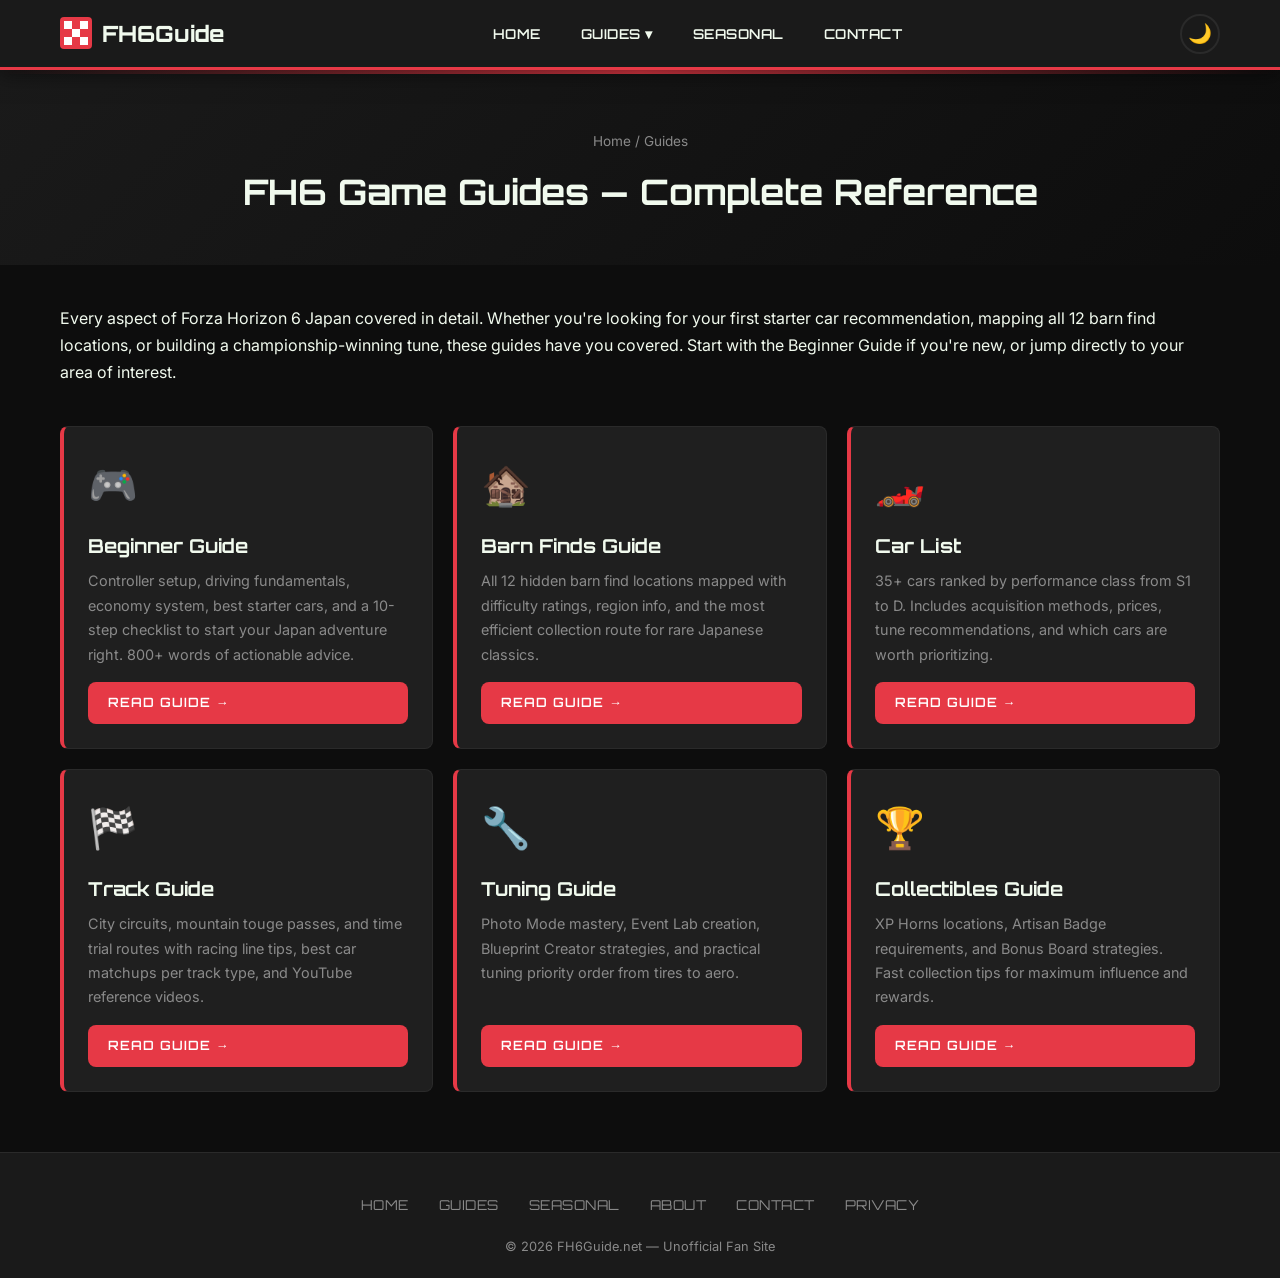
==== pages/guides/index.html @ c2a34e30 "Initial commit: Full FH6 guide website" ====
<!DOCTYPE html>
<html lang="en">
<head>
  <meta charset="UTF-8">
  <meta name="viewport" content="width=device-width, initial-scale=1.0">
  <title>FH6 Game Guides — Complete Reference | FH6Guide</title>
  <meta name="description" content="Complete collection of Forza Horizon 6 Japan guides. Beginner tips, barn finds, car lists, track guides, tuning, and collectibles — everything you need to master FH6.">
  <meta name="keywords" content="FH6 guides, Forza Horizon 6 guides, beginner guide, barn finds, track guide, car list, tuning guide">
  <link rel="canonical" href="https://fh6guide.net/pages/guides/index.html">
  <meta property="og:title" content="FH6 Game Guides — Complete Reference">
  <meta property="og:type" content="website">
  <link rel="stylesheet" href="../../css/style.css">
  <script type="application/ld+json">
  {"@context":"https://schema.org","@type":"WebSite","name":"FH6Guide Guides Index","url":"https://fh6guide.net/pages/guides/"}
  </script>
</head>
<body>
  <header class="header"><div class="header-inner"><a href="../../index.html" class="logo"><svg viewBox="0 0 32 32" fill="none"><rect width="32" height="32" rx="4" fill="#e63946"/><rect x="4" y="4" width="8" height="8" fill="#fff"/><rect x="20" y="4" width="8" height="8" fill="#fff"/><rect x="12" y="12" width="8" height="8" fill="#fff"/><rect x="4" y="20" width="8" height="8" fill="#fff"/><rect x="20" y="20" width="8" height="8" fill="#fff"/></svg>FH6Guide</a><nav class="nav-desktop"><ul><li><a href="../../index.html">Home</a></li><li><a href="index.html">Guides ▾</a><ul class="dropdown"><li><a href="beginner-guide.html">Beginner Guide</a></li><li><a href="barn-finds-guide.html">Barn Finds</a></li><li><a href="car-guide.html">Car List</a></li><li><a href="track-guide.html">Track Guide</a></li><li><a href="tuning-guide.html">Tuning</a></li><li><a href="collectibles-guide.html">Collectibles</a></li></ul></li><li><a href="../seasonal/index.html">Seasonal</a></li><li><a href="../contact.html">Contact</a></li></ul></nav><button class="dark-mode-toggle">🌙</button><button class="hamburger"><span></span><span></span><span></span></button></div></header>
  <nav class="nav-mobile"><ul><li><a href="../../index.html">Home</a></li><li class="mobile-dropdown"><a href="index.html">Guides</a><ul class="mobile-dropdown-content"><li><a href="beginner-guide.html">Beginner Guide</a></li><li><a href="barn-finds-guide.html">Barn Finds</a></li><li><a href="car-guide.html">Car List</a></li><li><a href="track-guide.html">Track Guide</a></li><li><a href="tuning-guide.html">Tuning</a></li><li><a href="collectibles-guide.html">Collectibles</a></li></ul></li></ul></nav>

  <section class="hero-page"><div class="container"><p class="breadcrumb"><a href="../../index.html">Home</a> / Guides</p><h1>FH6 Game Guides — Complete Reference</h1></div></section>

  <main class="main-content"><div class="container">
    <div class="content-section">
      <p>Every aspect of Forza Horizon 6 Japan covered in detail. Whether you're looking for your first starter car recommendation, mapping all 12 barn find locations, or building a championship-winning tune, these guides have you covered. Start with the Beginner Guide if you're new, or jump directly to your area of interest.</p>
    </div>

    <div class="guides-grid" style="grid-template-columns: repeat(auto-fill, minmax(300px, 1fr));">
      <article class="guide-card">
        <div class="guide-card-icon">🎮</div>
        <h3>Beginner Guide</h3>
        <p>Controller setup, driving fundamentals, economy system, best starter cars, and a 10-step checklist to start your Japan adventure right. 800+ words of actionable advice.</p>
        <a href="beginner-guide.html" class="guide-card-link">Read Guide →</a>
      </article>
      <article class="guide-card">
        <div class="guide-card-icon">🏚️</div>
        <h3>Barn Finds Guide</h3>
        <p>All 12 hidden barn find locations mapped with difficulty ratings, region info, and the most efficient collection route for rare Japanese classics.</p>
        <a href="barn-finds-guide.html" class="guide-card-link">Read Guide →</a>
      </article>
      <article class="guide-card">
        <div class="guide-card-icon">🏎️</div>
        <h3>Car List</h3>
        <p>35+ cars ranked by performance class from S1 to D. Includes acquisition methods, prices, tune recommendations, and which cars are worth prioritizing.</p>
        <a href="car-guide.html" class="guide-card-link">Read Guide →</a>
      </article>
      <article class="guide-card">
        <div class="guide-card-icon">🏁</div>
        <h3>Track Guide</h3>
        <p>City circuits, mountain touge passes, and time trial routes with racing line tips, best car matchups per track type, and YouTube reference videos.</p>
        <a href="track-guide.html" class="guide-card-link">Read Guide →</a>
      </article>
      <article class="guide-card">
        <div class="guide-card-icon">🔧</div>
        <h3>Tuning Guide</h3>
        <p>Photo Mode mastery, Event Lab creation, Blueprint Creator strategies, and practical tuning priority order from tires to aero.</p>
        <a href="tuning-guide.html" class="guide-card-link">Read Guide →</a>
      </article>
      <article class="guide-card">
        <div class="guide-card-icon">🏆</div>
        <h3>Collectibles Guide</h3>
        <p>XP Horns locations, Artisan Badge requirements, and Bonus Board strategies. Fast collection tips for maximum influence and rewards.</p>
        <a href="collectibles-guide.html" class="guide-card-link">Read Guide →</a>
      </article>
    </div>
  </div></main>

  <footer class="footer"><div class="container"><div class="footer-links"><a href="../../index.html">Home</a><a href="index.html">Guides</a><a href="../seasonal/index.html">Seasonal</a><a href="../about.html">About</a><a href="../contact.html">Contact</a><a href="../privacy.html">Privacy</a></div><p>© 2026 FH6Guide.net — Unofficial Fan Site</p></div></footer>
  <script src="../../js/header.js"></script>
</body>
</html>
---- css/style.css ----
/* ================================================
   FH6Guide.net - Forza Horizon 6 Japan Complete Guide
   Stylesheet v1.0
   ================================================ */

@import url('https://fonts.googleapis.com/css2?family=Orbitron:wght@400;500;600;700;800;900&family=Inter:wght@300;400;500;600;700&display=swap');

:root {
  --bg-primary: #0d0d0d;
  --bg-secondary: #1a1a1a;
  --bg-card: #1f1f1f;
  --accent: #e63946;
  --accent-light: #ff6b6b;
  --accent-dark: #c1121f;
  --text: #f1faee;
  --text-muted: #8a8a8a;
  --border: #2a2a2a;
  --shadow: 0 4px 20px rgba(0, 0, 0, 0.5);
  --shadow-hover: 0 8px 30px rgba(230, 57, 70, 0.2);
  --radius: 8px;
  --radius-lg: 12px;
  --transition: all 0.3s ease;
  --font-heading: 'Orbitron', sans-serif;
  --font-body: 'Inter', sans-serif;
  --container: 1200px;
  --header-height: 70px;
}

*, *::before, *::after {
  box-sizing: border-box;
  margin: 0;
  padding: 0;
}

html {
  scroll-behavior: smooth;
  font-size: 16px;
}

body {
  font-family: var(--font-body);
  background-color: var(--bg-primary);
  color: var(--text);
  line-height: 1.7;
  min-height: 100vh;
  overflow-x: hidden;
}

a {
  color: var(--accent);
  text-decoration: none;
  transition: var(--transition);
}

a:hover {
  color: var(--accent-light);
}

img {
  max-width: 100%;
  height: auto;
  display: block;
}

ul, ol {
  list-style: none;
}

h1, h2, h3, h4, h5, h6 {
  font-family: var(--font-heading);
  font-weight: 700;
  line-height: 1.3;
  color: var(--text);
}

h1 { font-size: 2.2rem; }
h2 { font-size: 1.7rem; }
h3 { font-size: 1.3rem; }
h4 { font-size: 1.1rem; }

p {
  margin-bottom: 1rem;
  color: var(--text);
}

.container {
  width: 100%;
  max-width: var(--container);
  margin: 0 auto;
  padding: 0 20px;
}

.header {
  position: sticky;
  top: 0;
  z-index: 1000;
  background-color: var(--bg-secondary);
  border-bottom: 3px solid var(--accent);
  height: var(--header-height);
  box-shadow: var(--shadow);
}

.header-inner {
  display: flex;
  align-items: center;
  justify-content: space-between;
  height: 100%;
  max-width: var(--container);
  margin: 0 auto;
  padding: 0 20px;
}

.logo {
  display: flex;
  align-items: center;
  gap: 10px;
  font-family: var(--font-heading);
  font-size: 1.4rem;
  font-weight: 800;
  color: var(--text);
  text-decoration: none;
}

.logo:hover {
  color: var(--text);
}

.logo svg {
  width: 32px;
  height: 32px;
}

.nav-desktop {
  display: flex;
  align-items: center;
  gap: 0;
}

.nav-desktop > ul {
  display: flex;
  align-items: center;
  gap: 0;
}

.nav-desktop > ul > li {
  position: relative;
}

.nav-desktop > ul > li > a {
  display: flex;
  align-items: center;
  gap: 6px;
  padding: 0 20px;
  height: var(--header-height);
  color: var(--text);
  font-family: var(--font-heading);
  font-size: 0.85rem;
  font-weight: 600;
  letter-spacing: 0.5px;
  text-transform: uppercase;
  transition: var(--transition);
}

.nav-desktop > ul > li > a:hover,
.nav-desktop > ul > li > a.active {
  color: var(--accent);
  background-color: rgba(230, 57, 70, 0.08);
}

.nav-desktop .dropdown {
  position: absolute;
  top: 100%;
  left: 0;
  min-width: 220px;
  background-color: var(--bg-card);
  border: 1px solid var(--border);
  border-radius: 0 0 var(--radius) var(--radius);
  box-shadow: var(--shadow);
  opacity: 0;
  visibility: hidden;
  transform: translateY(-10px);
  transition: var(--transition);
  z-index: 100;
}

.nav-desktop > ul > li:hover .dropdown {
  opacity: 1;
  visibility: visible;
  transform: translateY(0);
}

.nav-desktop .dropdown li a {
  display: block;
  padding: 12px 20px;
  color: var(--text-muted);
  font-family: var(--font-heading);
  font-size: 0.8rem;
  font-weight: 500;
  letter-spacing: 0.3px;
  text-transform: uppercase;
  border-bottom: 1px solid var(--border);
  transition: var(--transition);
}

.nav-desktop .dropdown li:last-child a {
  border-bottom: none;
}

.nav-desktop .dropdown li a:hover {
  color: var(--accent);
  background-color: rgba(230, 57, 70, 0.1);
  padding-left: 24px;
}

.dark-mode-toggle {
  background: none;
  border: 2px solid var(--border);
  color: var(--text);
  width: 40px;
  height: 40px;
  border-radius: 50%;
  cursor: pointer;
  font-size: 1.2rem;
  display: flex;
  align-items: center;
  justify-content: center;
  transition: var(--transition);
  margin-left: 10px;
}

.dark-mode-toggle:hover {
  border-color: var(--accent);
  color: var(--accent);
}

.hamburger {
  display: none;
  flex-direction: column;
  gap: 5px;
  background: none;
  border: none;
  cursor: pointer;
  padding: 5px;
}

.hamburger span {
  display: block;
  width: 28px;
  height: 3px;
  background-color: var(--text);
  border-radius: 2px;
  transition: var(--transition);
}

.hamburger.active span:nth-child(1) {
  transform: rotate(45deg) translate(6px, 6px);
}

.hamburger.active span:nth-child(2) {
  opacity: 0;
}

.hamburger.active span:nth-child(3) {
  transform: rotate(-45deg) translate(6px, -6px);
}

.nav-mobile {
  display: none;
  position: fixed;
  top: var(--header-height);
  left: 0;
  right: 0;
  bottom: 0;
  background-color: var(--bg-secondary);
  z-index: 999;
  overflow-y: auto;
}

.nav-mobile.active {
  display: block;
}

.nav-mobile ul {
  padding: 20px;
}

.nav-mobile > ul > li > a {
  display: block;
  padding: 15px 0;
  color: var(--text);
  font-family: var(--font-heading);
  font-size: 1rem;
  font-weight: 600;
  text-transform: uppercase;
  border-bottom: 1px solid var(--border);
}

.nav-mobile .mobile-dropdown > a {
  display: flex;
  justify-content: space-between;
  align-items: center;
}

.nav-mobile .mobile-dropdown-content {
  display: none;
  padding-left: 20px;
}

.nav-mobile .mobile-dropdown.active .mobile-dropdown-content {
  display: block;
}

.nav-mobile .mobile-dropdown-content li a {
  display: block;
  padding: 10px 0;
  color: var(--text-muted);
  font-size: 0.9rem;
  border-bottom: 1px solid var(--border);
}

.hero {
  position: relative;
  padding: 80px 0 60px;
  text-align: center;
  overflow: hidden;
  background: linear-gradient(135deg, var(--bg-secondary) 0%, var(--bg-primary) 50%, #1a0a0a 100%);
}

.hero::before {
  content: '';
  position: absolute;
  top: 0;
  left: 0;
  right: 0;
  height: 4px;
  background: linear-gradient(90deg, transparent, var(--accent), var(--accent-light), var(--accent), transparent);
}

.hero::after {
  content: '';
  position: absolute;
  inset: 0;
  background: radial-gradient(ellipse at center top, rgba(230, 57, 70, 0.08) 0%, transparent 70%);
  pointer-events: none;
}

.hero-content {
  position: relative;
  z-index: 1;
}

.hero h1 {
  font-size: 2.8rem;
  margin-bottom: 15px;
  text-shadow: 0 2px 20px rgba(230, 57, 70, 0.3);
}

.hero .tagline {
  font-size: 1.2rem;
  color: var(--text-muted);
  margin-bottom: 30px;
  max-width: 600px;
  margin-left: auto;
  margin-right: auto;
}

.stats-row {
  display: flex;
  gap: 16px;
  justify-content: center;
  flex-wrap: wrap;
  margin-bottom: 40px;
}

.stat-item {
  display: flex;
  flex-direction: column;
  align-items: center;
  padding: 20px 30px;
  background-color: var(--bg-card);
  border: 1px solid var(--border);
  border-radius: var(--radius-lg);
  min-width: 140px;
}

.stat-number {
  font-family: var(--font-heading);
  font-size: 2rem;
  font-weight: 800;
  color: var(--accent);
  line-height: 1;
  margin-bottom: 5px;
}

.stat-label {
  font-size: 0.85rem;
  color: var(--text-muted);
  text-transform: uppercase;
  letter-spacing: 1px;
}

.featured-guides {
  padding: 40px 0 60px;
}

.section-title {
  font-size: 1.5rem;
  margin-bottom: 30px;
  text-align: center;
  color: var(--text);
}

.section-title span {
  color: var(--accent);
}

.guides-grid {
  display: grid;
  grid-template-columns: repeat(auto-fill, minmax(320px, 1fr));
  gap: 20px;
}

.guide-card {
  display: flex;
  flex-direction: column;
  background-color: var(--bg-card);
  border: 1px solid var(--border);
  border-left: 4px solid var(--accent);
  border-radius: var(--radius);
  padding: 24px;
  transition: var(--transition);
}

.guide-card:hover {
  transform: translateY(-5px);
  box-shadow: var(--shadow-hover);
  border-color: var(--accent);
}

.guide-card-icon {
  font-size: 2.5rem;
  margin-bottom: 15px;
}

.guide-card h3 {
  font-size: 1.2rem;
  margin-bottom: 10px;
  color: var(--text);
}

.guide-card p {
  font-size: 0.9rem;
  color: var(--text-muted);
  margin-bottom: 15px;
  flex-grow: 1;
}

.guide-card-link {
  display: inline-flex;
  align-items: center;
  gap: 8px;
  padding: 10px 20px;
  background-color: var(--accent);
  color: #fff;
  font-family: var(--font-heading);
  font-size: 0.8rem;
  font-weight: 600;
  text-transform: uppercase;
  letter-spacing: 1px;
  border-radius: var(--radius);
  transition: var(--transition);
}

.guide-card-link:hover {
  background-color: var(--accent-light);
  color: #fff;
  transform: translateX(3px);
}

.hero-page {
  position: relative;
  padding: 60px 0 40px;
  text-align: center;
  background: linear-gradient(135deg, var(--bg-secondary) 0%, var(--bg-primary) 100%);
}

.hero-page::before {
  content: '';
  position: absolute;
  top: 0;
  left: 0;
  right: 0;
  height: 4px;
  background: linear-gradient(90deg, transparent, var(--accent), transparent);
}

.hero-page h1 {
  font-size: 2.2rem;
  margin-bottom: 10px;
}

.hero-page .breadcrumb {
  font-size: 0.85rem;
  color: var(--text-muted);
}

.hero-page .breadcrumb a {
  color: var(--text-muted);
}

.hero-page .breadcrumb a:hover {
  color: var(--accent);
}

.main-content {
  padding: 40px 0 60px;
}

.tab-nav {
  display: flex;
  gap: 10px;
  flex-wrap: wrap;
  margin-bottom: 30px;
  padding-bottom: 20px;
  border-bottom: 1px solid var(--border);
}

.tab-btn {
  padding: 10px 24px;
  background-color: var(--bg-card);
  border: 1px solid var(--border);
  border-radius: 30px;
  color: var(--text-muted);
  font-family: var(--font-heading);
  font-size: 0.85rem;
  font-weight: 600;
  text-transform: uppercase;
  letter-spacing: 0.5px;
  cursor: pointer;
  transition: var(--transition);
}

.tab-btn:hover {
  border-color: var(--accent);
  color: var(--text);
}

.tab-btn.active {
  background-color: var(--accent);
  border-color: var(--accent);
  color: #fff;
}

.tab-content {
  display: none;
}

.tab-content.active {
  display: block;
}

.info-grid {
  display: grid;
  grid-template-columns: repeat(auto-fill, minmax(300px, 1fr));
  gap: 16px;
  margin-bottom: 30px;
}

.info-card {
  background-color: var(--bg-card);
  border: 1px solid var(--border);
  border-left: 4px solid var(--accent);
  border-radius: var(--radius);
  padding: 20px;
  transition: var(--transition);
}

.info-card:hover {
  transform: translateY(-3px);
  box-shadow: var(--shadow);
}

.info-card h3 {
  font-size: 1.1rem;
  margin-bottom: 10px;
  color: var(--accent);
}

.info-card p {
  font-size: 0.9rem;
  color: var(--text-muted);
  margin-bottom: 0;
}

.checklist {
  margin-bottom: 30px;
}

.checklist li {
  display: flex;
  align-items: flex-start;
  gap: 12px;
  padding: 12px 0;
  border-bottom: 1px solid var(--border);
}

.checklist li:last-child {
  border-bottom: none;
}

.checklist input[type="checkbox"] {
  appearance: none;
  width: 22px;
  height: 22px;
  min-width: 22px;
  border: 2px solid var(--border);
  border-radius: 4px;
  cursor: pointer;
  transition: var(--transition);
  position: relative;
  margin-top: 2px;
}

.checklist input[type="checkbox"]:checked {
  background-color: var(--accent);
  border-color: var(--accent);
}

.checklist input[type="checkbox"]:checked::after {
  content: '';
  position: absolute;
  top: 50%;
  left: 50%;
  transform: translate(-50%, -50%);
  width: 12px;
  height: 12px;
  background: url("data:image/svg+xml,%3Csvg xmlns='http://www.w3.org/2000/svg' viewBox='0 0 24 24' fill='white'%3E%3Cpath d='M9 16.17L4.83 12l-1.42 1.41L9 19 21 7l-1.41-1.41z'/%3E%3C/svg%3E") center/contain no-repeat;
}

.checklist label {
  cursor: pointer;
  color: var(--text);
  font-size: 0.95rem;
}

.table-wrapper {
  overflow-x: auto;
  margin-bottom: 30px;
  border-radius: var(--radius);
  border: 1px solid var(--border);
}

table {
  width: 100%;
  border-collapse: collapse;
  background-color: var(--bg-card);
}

thead {
  background-color: var(--bg-secondary);
}

th {
  padding: 14px 16px;
  text-align: left;
  font-family: var(--font-heading);
  font-size: 0.8rem;
  font-weight: 700;
  text-transform: uppercase;
  letter-spacing: 0.5px;
  color: var(--text-muted);
  border-bottom: 2px solid var(--border);
}

td {
  padding: 12px 16px;
  font-size: 0.9rem;
  color: var(--text);
  border-bottom: 1px solid var(--border);
}

tr:last-child td {
  border-bottom: none;
}

tr:hover td {
  background-color: rgba(230, 57, 70, 0.05);
}

td .car-name {
  font-weight: 600;
  color: var(--text);
}

td .car-year {
  color: var(--text-muted);
  font-size: 0.8rem;
}

td .car-class {
  display: inline-block;
  padding: 3px 10px;
  border-radius: 20px;
  font-size: 0.75rem;
  font-weight: 700;
  text-transform: uppercase;
}

.class-s1 { background-color: #ff6b6b; color: #000; }
.class-s2 { background-color: #ffd700; color: #000; }
.class-a   { background-color: #00bfff; color: #000; }
.class-b   { background-color: #32cd32; color: #000; }
.class-c   { background-color: #ffa500; color: #000; }
.class-d   { background-color: #808080; color: #fff; }

.faq-section {
  margin-top: 40px;
}

.faq-item {
  border: 1px solid var(--border);
  border-radius: var(--radius);
  margin-bottom: 15px;
  overflow: hidden;
  background-color: var(--bg-card);
}

.faq-question {
  display: flex;
  justify-content: space-between;
  align-items: center;
  padding: 18px 20px;
  cursor: pointer;
  font-family: var(--font-heading);
  font-size: 1rem;
  font-weight: 600;
  color: var(--text);
  background-color: var(--bg-secondary);
  transition: var(--transition);
}

.faq-question:hover {
  background-color: rgba(230, 57, 70, 0.1);
}

.faq-question::after {
  content: '+';
  font-size: 1.5rem;
  color: var(--accent);
  transition: var(--transition);
}

.faq-item.active .faq-question::after {
  content: '-';
}

.faq-answer {
  display: none;
  padding: 20px;
  color: var(--text-muted);
  font-size: 0.95rem;
  line-height: 1.8;
}

.faq-item.active .faq-answer {
  display: block;
}

.image-gallery {
  display: grid;
  grid-template-columns: repeat(2, 1fr);
  gap: 16px;
  margin-bottom: 30px;
}

.gallery-item {
  position: relative;
  aspect-ratio: 16 / 9;
  border-radius: var(--radius);
  overflow: hidden;
  background: linear-gradient(135deg, var(--bg-secondary), var(--bg-card));
  border: 1px solid var(--border);
}

.gallery-item img,
.gallery-item .placeholder-img {
  width: 100%;
  height: 100%;
  object-fit: cover;
}

.placeholder-img {
  display: flex;
  align-items: center;
  justify-content: center;
  font-size: 3rem;
  color: var(--accent);
  background: linear-gradient(135deg, var(--bg-secondary), #1a0a0a);
}

.video-embed {
  margin-bottom: 30px;
  border-radius: var(--radius);
  overflow: hidden;
  border: 1px solid var(--border);
  aspect-ratio: 16 / 9;
  background-color: var(--bg-card);
}

.video-embed iframe {
  width: 100%;
  height: 100%;
  border: none;
}

.ad-placeholder {
  margin: 30px 0;
  padding: 40px 20px;
  border: 2px dashed var(--border);
  border-radius: var(--radius);
  text-align: center;
  background-color: var(--bg-card);
}

.ad-placeholder .ad-label {
  font-size: 0.75rem;
  text-transform: uppercase;
  letter-spacing: 2px;
  color: var(--text-muted);
  margin-bottom: 10px;
}

.ad-placeholder .ad-text {
  font-family: var(--font-heading);
  font-size: 1rem;
  color: var(--text-muted);
}

.content-section {
  margin-bottom: 40px;
}

.content-section h2 {
  font-size: 1.5rem;
  margin-bottom: 15px;
  padding-bottom: 10px;
  border-bottom: 2px solid var(--accent);
}

.content-section h3 {
  font-size: 1.2rem;
  margin: 25px 0 12px;
  color: var(--accent-light);
}

.content-section p {
  font-size: 1rem;
  color: var(--text);
  margin-bottom: 1.2rem;
}

.content-section ul,
.content-section ol {
  margin-bottom: 1.2rem;
  padding-left: 20px;
}

.content-section ul li,
.content-section ol li {
  margin-bottom: 8px;
  color: var(--text);
  list-style: disc;
}

.content-section ol li {
  list-style: decimal;
}

.tip-box {
  padding: 20px 24px;
  background-color: rgba(230, 57, 70, 0.08);
  border-left: 4px solid var(--accent);
  border-radius: 0 var(--radius) var(--radius) 0;
  margin-bottom: 20px;
}

.tip-box h4 {
  color: var(--accent);
  margin-bottom: 8px;
  font-size: 1rem;
}

.tip-box p {
  font-size: 0.9rem;
  color: var(--text-muted);
  margin-bottom: 0;
}

.reward-tier {
  display: flex;
  gap: 20px;
  padding: 20px;
  background-color: var(--bg-card);
  border: 1px solid var(--border);
  border-radius: var(--radius);
  margin-bottom: 15px;
  align-items: center;
}

.reward-tier .tier-badge {
  padding: 8px 16px;
  border-radius: var(--radius);
  font-family: var(--font-heading);
  font-size: 0.9rem;
  font-weight: 700;
  text-transform: uppercase;
}

.reward-tier .tier-badge.gold {
  background-color: #ffd700;
  color: #000;
}

.reward-tier .tier-badge.silver {
  background-color: #c0c0c0;
  color: #000;
}

.reward-tier .tier-badge.bronze {
  background-color: #cd7f32;
  color: #fff;
}

.reward-tier .tier-info h4 {
  font-size: 1rem;
  margin-bottom: 5px;
}

.reward-tier .tier-info p {
  font-size: 0.85rem;
  color: var(--text-muted);
  margin-bottom: 0;
}

.contact-form {
  max-width: 600px;
  margin: 0 auto 40px;
}

.form-group {
  margin-bottom: 20px;
}

.form-group label {
  display: block;
  margin-bottom: 8px;
  font-family: var(--font-heading);
  font-size: 0.85rem;
  font-weight: 600;
  color: var(--text);
  text-transform: uppercase;
  letter-spacing: 0.5px;
}

.form-group input,
.form-group textarea,
.form-group select {
  width: 100%;
  padding: 14px 16px;
  background-color: var(--bg-card);
  border: 1px solid var(--border);
  border-radius: var(--radius);
  color: var(--text);
  font-family: var(--font-body);
  font-size: 1rem;
  transition: var(--transition);
}

.form-group input:focus,
.form-group textarea:focus,
.form-group select:focus {
  outline: none;
  border-color: var(--accent);
  box-shadow: 0 0 0 3px rgba(230, 57, 70, 0.15);
}

.form-group textarea {
  min-height: 150px;
  resize: vertical;
}

.btn-primary {
  display: inline-flex;
  align-items: center;
  justify-content: center;
  padding: 14px 40px;
  background-color: var(--accent);
  border: none;
  border-radius: var(--radius);
  color: #fff;
  font-family: var(--font-heading);
  font-size: 1rem;
  font-weight: 700;
  text-transform: uppercase;
  letter-spacing: 1px;
  cursor: pointer;
  transition: var(--transition);
}

.btn-primary:hover {
  background-color: var(--accent-light);
  transform: translateY(-2px);
  box-shadow: var(--shadow-hover);
}

.footer {
  background-color: var(--bg-secondary);
  border-top: 1px solid var(--border);
  padding: 40px 0 20px;
  text-align: center;
}

.footer-links {
  display: flex;
  justify-content: center;
  gap: 30px;
  flex-wrap: wrap;
  margin-bottom: 20px;
}

.footer-links a {
  color: var(--text-muted);
  font-size: 0.85rem;
  font-family: var(--font-heading);
  text-transform: uppercase;
  letter-spacing: 0.5px;
}

.footer-links a:hover {
  color: var(--accent);
}

.footer p {
  font-size: 0.8rem;
  color: var(--text-muted);
  margin-bottom: 0;
}

.footer .disclaimer {
  margin-top: 15px;
  font-size: 0.75rem;
  color: #555;
}

.related-links {
  padding: 20px;
  background-color: var(--bg-card);
  border: 1px solid var(--border);
  border-radius: var(--radius);
  margin: 30px 0;
}

.related-links h4 {
  font-size: 1rem;
  margin-bottom: 12px;
  color: var(--accent);
}

.related-links ul {
  display: flex;
  flex-wrap: wrap;
  gap: 10px;
}

.related-links li a {
  padding: 6px 14px;
  background-color: var(--bg-secondary);
  border: 1px solid var(--border);
  border-radius: 20px;
  color: var(--text-muted);
  font-size: 0.85rem;
  transition: var(--transition);
}

.related-links li a:hover {
  border-color: var(--accent);
  color: var(--accent);
  background-color: rgba(230, 57, 70, 0.08);
}

@media (max-width: 992px) {
  .nav-desktop {
    display: none;
  }

  .hamburger {
    display: flex;
  }

  .hero h1 {
    font-size: 2.2rem;
  }

  .guides-grid {
    grid-template-columns: repeat(auto-fill, minmax(280px, 1fr));
  }
}

@media (max-width: 768px) {
  h1 { font-size: 1.8rem; }
  h2 { font-size: 1.4rem; }
  h3 { font-size: 1.1rem; }

  .hero {
    padding: 50px 0 40px;
  }

  .hero h1 {
    font-size: 1.8rem;
  }

  .hero .tagline {
    font-size: 1rem;
  }

  .stats-row {
    gap: 10px;
  }

  .stat-item {
    padding: 15px 20px;
    min-width: 120px;
  }

  .stat-number {
    font-size: 1.5rem;
  }

  .guides-grid {
    grid-template-columns: 1fr;
  }

  .info-grid {
    grid-template-columns: 1fr;
  }

  .image-gallery {
    grid-template-columns: 1fr;
  }

  .tab-nav {
    gap: 8px;
  }

  .tab-btn {
    padding: 8px 16px;
    font-size: 0.75rem;
  }

  .reward-tier {
    flex-direction: column;
    text-align: center;
  }

  .footer-links {
    flex-direction: column;
    gap: 15px;
  }
}

@media (max-width: 480px) {
  html {
    font-size: 15px;
  }

  .container {
    padding: 0 15px;
  }

  .hero {
    padding: 40px 0 30px;
  }

  .hero h1 {
    font-size: 1.5rem;
  }

  .stat-item {
    min-width: 100px;
    padding: 12px 15px;
  }

  .stat-number {
    font-size: 1.3rem;
  }

  .guide-card {
    padding: 18px;
  }

  .ad-placeholder {
    padding: 30px 15px;
  }
}

.text-center { text-align: center; }
.text-left { text-align: left; }
.text-right { text-align: right; }
.mt-0 { margin-top: 0; }
.mb-0 { margin-bottom: 0; }
.mb-20 { margin-bottom: 20px; }
.mb-30 { margin-bottom: 30px; }
.mb-40 { margin-bottom: 40px; }
.pt-0 { padding-top: 0; }
.pb-0 { padding-bottom: 0; }
.hidden { display: none; }
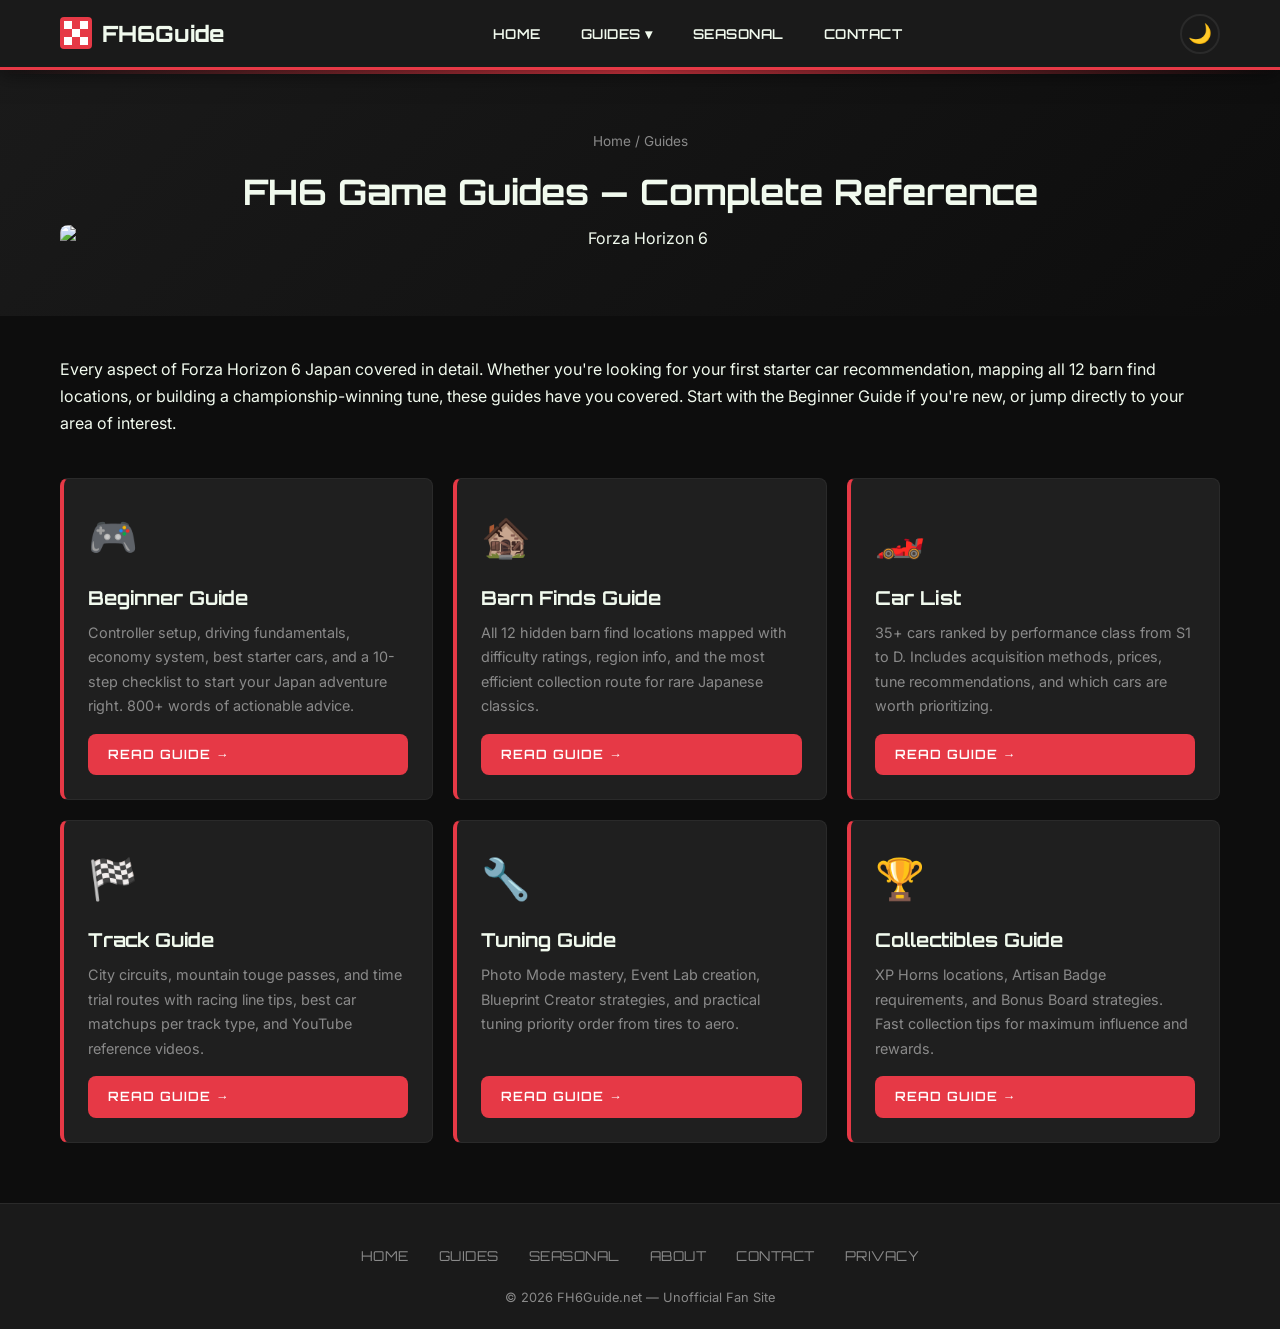
==== commit bef546e5: "Add 11 real Xbox FH6 screenshots + hero images on all pages + img-banner CSS" ====
--- a/pages/guides/index.html
+++ b/pages/guides/index.html
@@ -18,7 +18,9 @@
   <header class="header"><div class="header-inner"><a href="../../index.html" class="logo"><svg viewBox="0 0 32 32" fill="none"><rect width="32" height="32" rx="4" fill="#e63946"/><rect x="4" y="4" width="8" height="8" fill="#fff"/><rect x="20" y="4" width="8" height="8" fill="#fff"/><rect x="12" y="12" width="8" height="8" fill="#fff"/><rect x="4" y="20" width="8" height="8" fill="#fff"/><rect x="20" y="20" width="8" height="8" fill="#fff"/></svg>FH6Guide</a><nav class="nav-desktop"><ul><li><a href="../../index.html">Home</a></li><li><a href="index.html">Guides ▾</a><ul class="dropdown"><li><a href="beginner-guide.html">Beginner Guide</a></li><li><a href="barn-finds-guide.html">Barn Finds</a></li><li><a href="car-guide.html">Car List</a></li><li><a href="track-guide.html">Track Guide</a></li><li><a href="tuning-guide.html">Tuning</a></li><li><a href="collectibles-guide.html">Collectibles</a></li></ul></li><li><a href="../seasonal/index.html">Seasonal</a></li><li><a href="../contact.html">Contact</a></li></ul></nav><button class="dark-mode-toggle">🌙</button><button class="hamburger"><span></span><span></span><span></span></button></div></header>
   <nav class="nav-mobile"><ul><li><a href="../../index.html">Home</a></li><li class="mobile-dropdown"><a href="index.html">Guides</a><ul class="mobile-dropdown-content"><li><a href="beginner-guide.html">Beginner Guide</a></li><li><a href="barn-finds-guide.html">Barn Finds</a></li><li><a href="car-guide.html">Car List</a></li><li><a href="track-guide.html">Track Guide</a></li><li><a href="tuning-guide.html">Tuning</a></li><li><a href="collectibles-guide.html">Collectibles</a></li></ul></li></ul></nav>
 
-  <section class="hero-page"><div class="container"><p class="breadcrumb"><a href="../../index.html">Home</a> / Guides</p><h1>FH6 Game Guides — Complete Reference</h1></div></section>
+  <section class="hero-page"><div class="container"><p class="breadcrumb"><a href="../../index.html">Home</a> / Guides</p><h1>FH6 Game Guides — Complete Reference</h1>
+    <img src="images/hero/cinematic.jpg" alt="Forza Horizon 6" style="width:100%;height:auto;display:block;margin-bottom:24px;border-radius:8px;">
+</div></section>
 
   <main class="main-content"><div class="container">
     <div class="content-section">
--- a/css/style.css
+++ b/css/style.css
@@ -512,6 +512,24 @@
   color: var(--accent);
 }
 
+
+/* Hero full-width image */
+.hero-image {
+    width: 100%;
+    max-width: 1200px;
+    margin: 0 auto 32px;
+    border-radius: 12px;
+    overflow: hidden;
+    box-shadow: 0 8px 32px rgba(0,0,0,0.4);
+}
+.hero-image img {
+    width: 100%;
+    height: auto;
+    display: block;
+    aspect-ratio: 16/7;
+    object-fit: cover;
+}
+
 .main-content {
   padding: 40px 0 60px;
 }
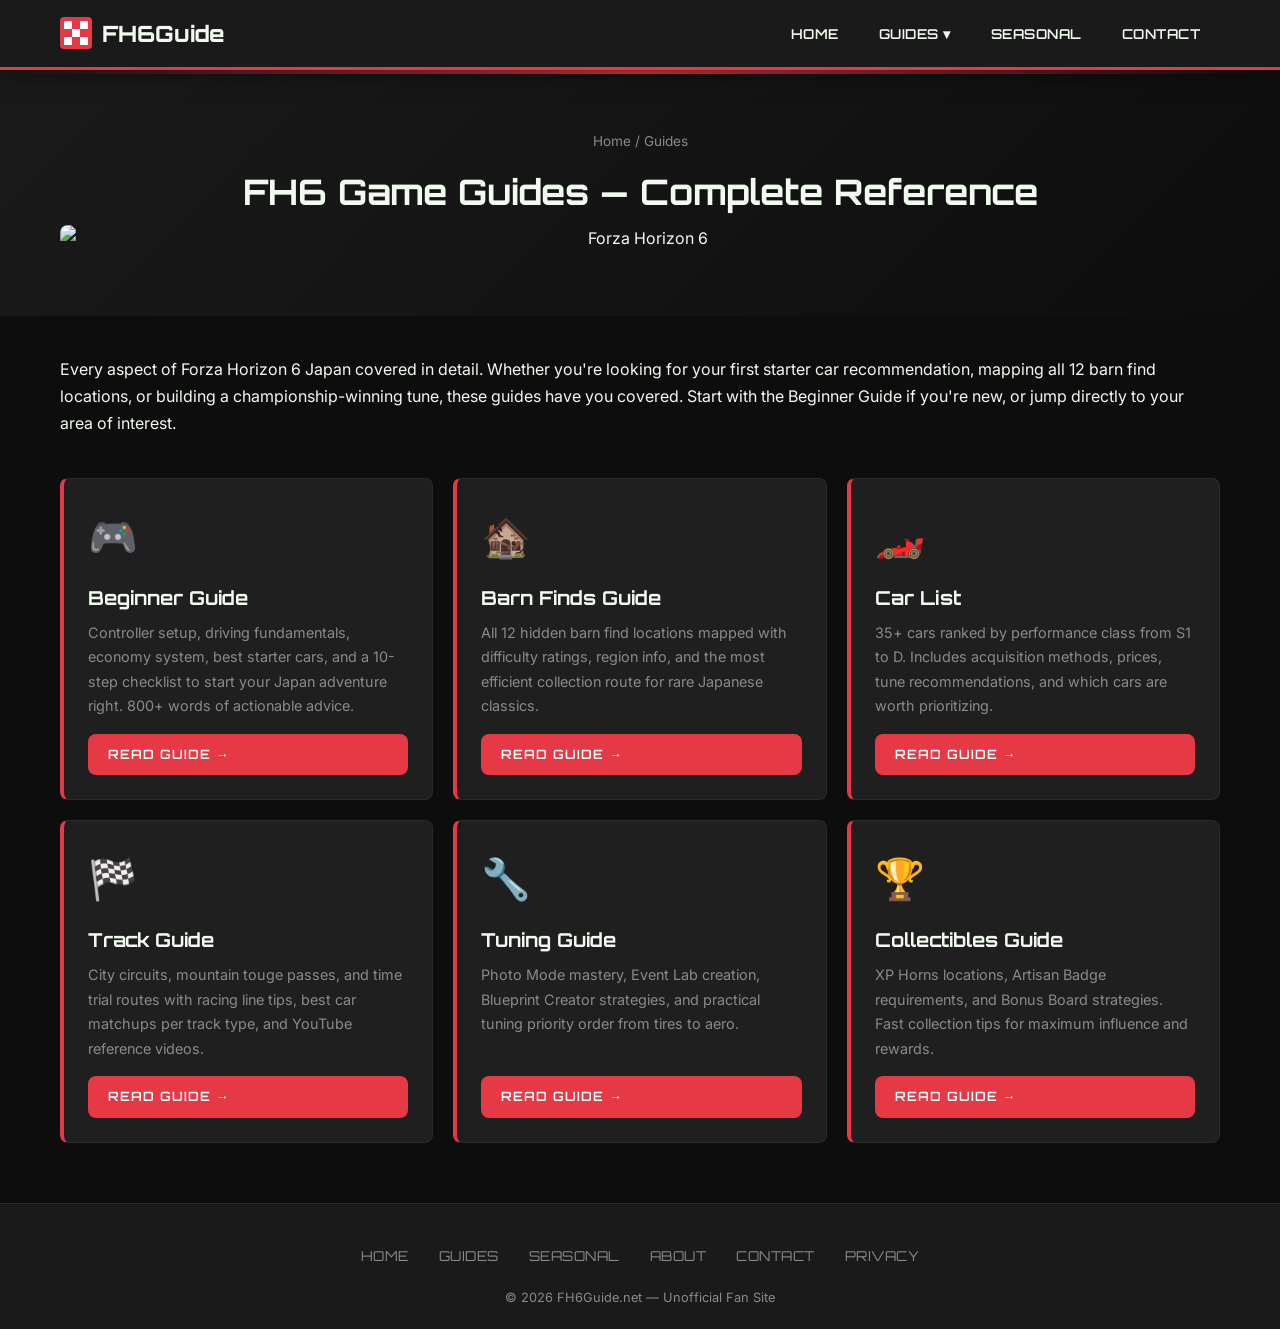
==== commit 1cd7b4f6: "Remove dark mode toggle buttons from all pages Removes the unused dark mode toggle button (🌙) from a" ====
--- a/pages/guides/index.html
+++ b/pages/guides/index.html
@@ -13,9 +13,11 @@
   <script type="application/ld+json">
   {"@context":"https://schema.org","@type":"WebSite","name":"FH6Guide Guides Index","url":"https://fh6guide.net/pages/guides/"}
   </script>
+  <script async src="https://pagead2.googlesyndication.com/pagead/js/adsbygoogle.js?client=ca-pub-9420599375364457"
+     crossorigin="anonymous"></script>
 </head>
 <body>
-  <header class="header"><div class="header-inner"><a href="../../index.html" class="logo"><svg viewBox="0 0 32 32" fill="none"><rect width="32" height="32" rx="4" fill="#e63946"/><rect x="4" y="4" width="8" height="8" fill="#fff"/><rect x="20" y="4" width="8" height="8" fill="#fff"/><rect x="12" y="12" width="8" height="8" fill="#fff"/><rect x="4" y="20" width="8" height="8" fill="#fff"/><rect x="20" y="20" width="8" height="8" fill="#fff"/></svg>FH6Guide</a><nav class="nav-desktop"><ul><li><a href="../../index.html">Home</a></li><li><a href="index.html">Guides ▾</a><ul class="dropdown"><li><a href="beginner-guide.html">Beginner Guide</a></li><li><a href="barn-finds-guide.html">Barn Finds</a></li><li><a href="car-guide.html">Car List</a></li><li><a href="track-guide.html">Track Guide</a></li><li><a href="tuning-guide.html">Tuning</a></li><li><a href="collectibles-guide.html">Collectibles</a></li></ul></li><li><a href="../seasonal/index.html">Seasonal</a></li><li><a href="../contact.html">Contact</a></li></ul></nav><button class="dark-mode-toggle">🌙</button><button class="hamburger"><span></span><span></span><span></span></button></div></header>
+  <header class="header"><div class="header-inner"><a href="../../index.html" class="logo"><svg viewBox="0 0 32 32" fill="none"><rect width="32" height="32" rx="4" fill="#e63946"/><rect x="4" y="4" width="8" height="8" fill="#fff"/><rect x="20" y="4" width="8" height="8" fill="#fff"/><rect x="12" y="12" width="8" height="8" fill="#fff"/><rect x="4" y="20" width="8" height="8" fill="#fff"/><rect x="20" y="20" width="8" height="8" fill="#fff"/></svg>FH6Guide</a><nav class="nav-desktop"><ul><li><a href="../../index.html">Home</a></li><li><a href="index.html">Guides ▾</a><ul class="dropdown"><li><a href="beginner-guide.html">Beginner Guide</a></li><li><a href="barn-finds-guide.html">Barn Finds</a></li><li><a href="car-guide.html">Car List</a></li><li><a href="track-guide.html">Track Guide</a></li><li><a href="tuning-guide.html">Tuning</a></li><li><a href="collectibles-guide.html">Collectibles</a></li></ul></li><li><a href="../seasonal/index.html">Seasonal</a></li><li><a href="../contact.html">Contact</a></li></ul></nav><button class="hamburger"><span></span><span></span><span></span></button></div></header>
   <nav class="nav-mobile"><ul><li><a href="../../index.html">Home</a></li><li class="mobile-dropdown"><a href="index.html">Guides</a><ul class="mobile-dropdown-content"><li><a href="beginner-guide.html">Beginner Guide</a></li><li><a href="barn-finds-guide.html">Barn Finds</a></li><li><a href="car-guide.html">Car List</a></li><li><a href="track-guide.html">Track Guide</a></li><li><a href="tuning-guide.html">Tuning</a></li><li><a href="collectibles-guide.html">Collectibles</a></li></ul></li></ul></nav>
 
   <section class="hero-page"><div class="container"><p class="breadcrumb"><a href="../../index.html">Home</a> / Guides</p><h1>FH6 Game Guides — Complete Reference</h1>
@@ -27,7 +29,7 @@
       <p>Every aspect of Forza Horizon 6 Japan covered in detail. Whether you're looking for your first starter car recommendation, mapping all 12 barn find locations, or building a championship-winning tune, these guides have you covered. Start with the Beginner Guide if you're new, or jump directly to your area of interest.</p>
     </div>
 
-    <div class="guides-grid" style="grid-template-columns: repeat(auto-fill, minmax(300px, 1fr));">
+    <div class="guides-grid" ">
       <article class="guide-card">
         <div class="guide-card-icon">🎮</div>
         <h3>Beginner Guide</h3>
--- a/css/style.css
+++ b/css/style.css
@@ -514,21 +514,8 @@
 
 
 /* Hero full-width image */
-.hero-image {
-    width: 100%;
-    max-width: 1200px;
-    margin: 0 auto 32px;
-    border-radius: 12px;
-    overflow: hidden;
-    box-shadow: 0 8px 32px rgba(0,0,0,0.4);
-}
-.hero-image img {
-    width: 100%;
-    height: auto;
-    display: block;
-    aspect-ratio: 16/7;
-    object-fit: cover;
-}
+
+
 
 .main-content {
   padding: 40px 0 60px;
@@ -1104,6 +1091,197 @@
   border-color: var(--accent);
   color: var(--accent);
   background-color: rgba(230, 57, 70, 0.08);
+}
+
+
+/* ===== CAROUSEL ===== */
+.hero-carousel {
+  position: relative;
+  width: 100%;
+  max-width: 1200px;
+  margin: 0 auto 32px;
+  border-radius: 12px;
+  overflow: hidden;
+  box-shadow: 0 8px 32px rgba(0,0,0,0.5);
+  background: #111;
+}
+
+.carousel-track {
+  position: relative;
+  width: 100%;
+  aspect-ratio: 16/7;
+  overflow: hidden;
+}
+
+.carousel-slide {
+  position: absolute;
+  top: 0;
+  left: 0;
+  width: 100%;
+  height: 100%;
+  opacity: 0;
+  transition: opacity 0.6s ease-in-out;
+  pointer-events: none;
+}
+
+.carousel-slide.active {
+  opacity: 1;
+  pointer-events: auto;
+  z-index: 1;
+}
+
+.carousel-slide img {
+  width: 100%;
+  height: 100%;
+  object-fit: cover;
+  display: block;
+}
+
+.carousel-caption {
+  position: absolute;
+  bottom: 0;
+  left: 0;
+  right: 0;
+  padding: 32px 40px;
+  background: linear-gradient(transparent, rgba(0,0,0,0.85));
+  color: var(--text);
+  z-index: 2;
+}
+
+.carousel-caption h2 {
+  font-family: var(--font-heading);
+  font-size: 1.8rem;
+  margin-bottom: 8px;
+  text-shadow: 0 2px 8px rgba(0,0,0,0.8);
+}
+
+.carousel-caption p {
+  font-size: 1rem;
+  opacity: 0.9;
+  margin: 0;
+  text-shadow: 0 1px 4px rgba(0,0,0,0.8);
+}
+
+.carousel-btn {
+  position: absolute;
+  top: 50%;
+  transform: translateY(-50%);
+  z-index: 10;
+  background: rgba(0,0,0,0.5);
+  border: none;
+  color: #fff;
+  font-size: 2rem;
+  width: 48px;
+  height: 48px;
+  border-radius: 50%;
+  cursor: pointer;
+  transition: background 0.2s;
+  display: flex;
+  align-items: center;
+  justify-content: center;
+  line-height: 1;
+}
+
+.carousel-btn:hover { background: var(--accent); }
+.carousel-btn.prev { left: 16px; }
+.carousel-btn.next { right: 16px; }
+
+.carousel-dots {
+  position: absolute;
+  bottom: 16px;
+  left: 50%;
+  transform: translateX(-50%);
+  z-index: 10;
+  display: flex;
+  gap: 8px;
+}
+
+.dot {
+  width: 10px;
+  height: 10px;
+  border-radius: 50%;
+  background: rgba(255,255,255,0.4);
+  cursor: pointer;
+  transition: background 0.2s;
+}
+
+.dot.active { background: var(--accent); }
+
+
+
+/* ===== IMAGE GALLERY GRID ===== */
+.img-gallery {
+  display: grid;
+  grid-template-columns: repeat(auto-fit, minmax(280px, 1fr));
+  gap: 16px;
+  margin: 24px 0;
+}
+
+.img-gallery .gallery-item {
+  border-radius: 8px;
+  overflow: hidden;
+  position: relative;
+}
+
+.img-gallery .gallery-item img {
+  width: 100%;
+  height: 200px;
+  object-fit: cover;
+  display: block;
+  transition: transform 0.3s ease;
+}
+
+.img-gallery .gallery-item:hover img {
+  transform: scale(1.03);
+}
+
+.img-gallery .gallery-item .img-caption {
+  position: absolute;
+  bottom: 0;
+  left: 0;
+  right: 0;
+  padding: 8px 12px;
+  background: linear-gradient(transparent, rgba(0,0,0,0.8));
+  color: #fff;
+  font-size: 0.8rem;
+}
+
+
+/* ===== MENU FIXES ===== */
+/* Ensure nav-desktop dropdown doesn't overflow */
+.nav-desktop .dropdown {
+  max-height: 80vh;
+  overflow-y: auto;
+}
+
+/* Ensure guide cards have proper min-width to prevent squash */
+.guide-card {
+  min-width: 0;
+  word-wrap: break-word;
+}
+
+/* Ensure grid items don't overflow viewport */
+.guides-grid > * {
+  min-width: 0;
+  max-width: 100%;
+}
+
+/* Ensure img-gallery items don't overflow */
+.img-gallery > * {
+  min-width: 0;
+  max-width: 100%;
+}
+
+/* Ensure all table-wrapper contents scroll horizontally */
+.table-wrapper {
+  max-width: 100%;
+  overflow-x: auto;
+}
+
+/* Tab buttons shouldn't wrap oddly */
+.tab-btn {
+  white-space: nowrap;
+  flex-shrink: 0;
 }
 
 @media (max-width: 992px) {
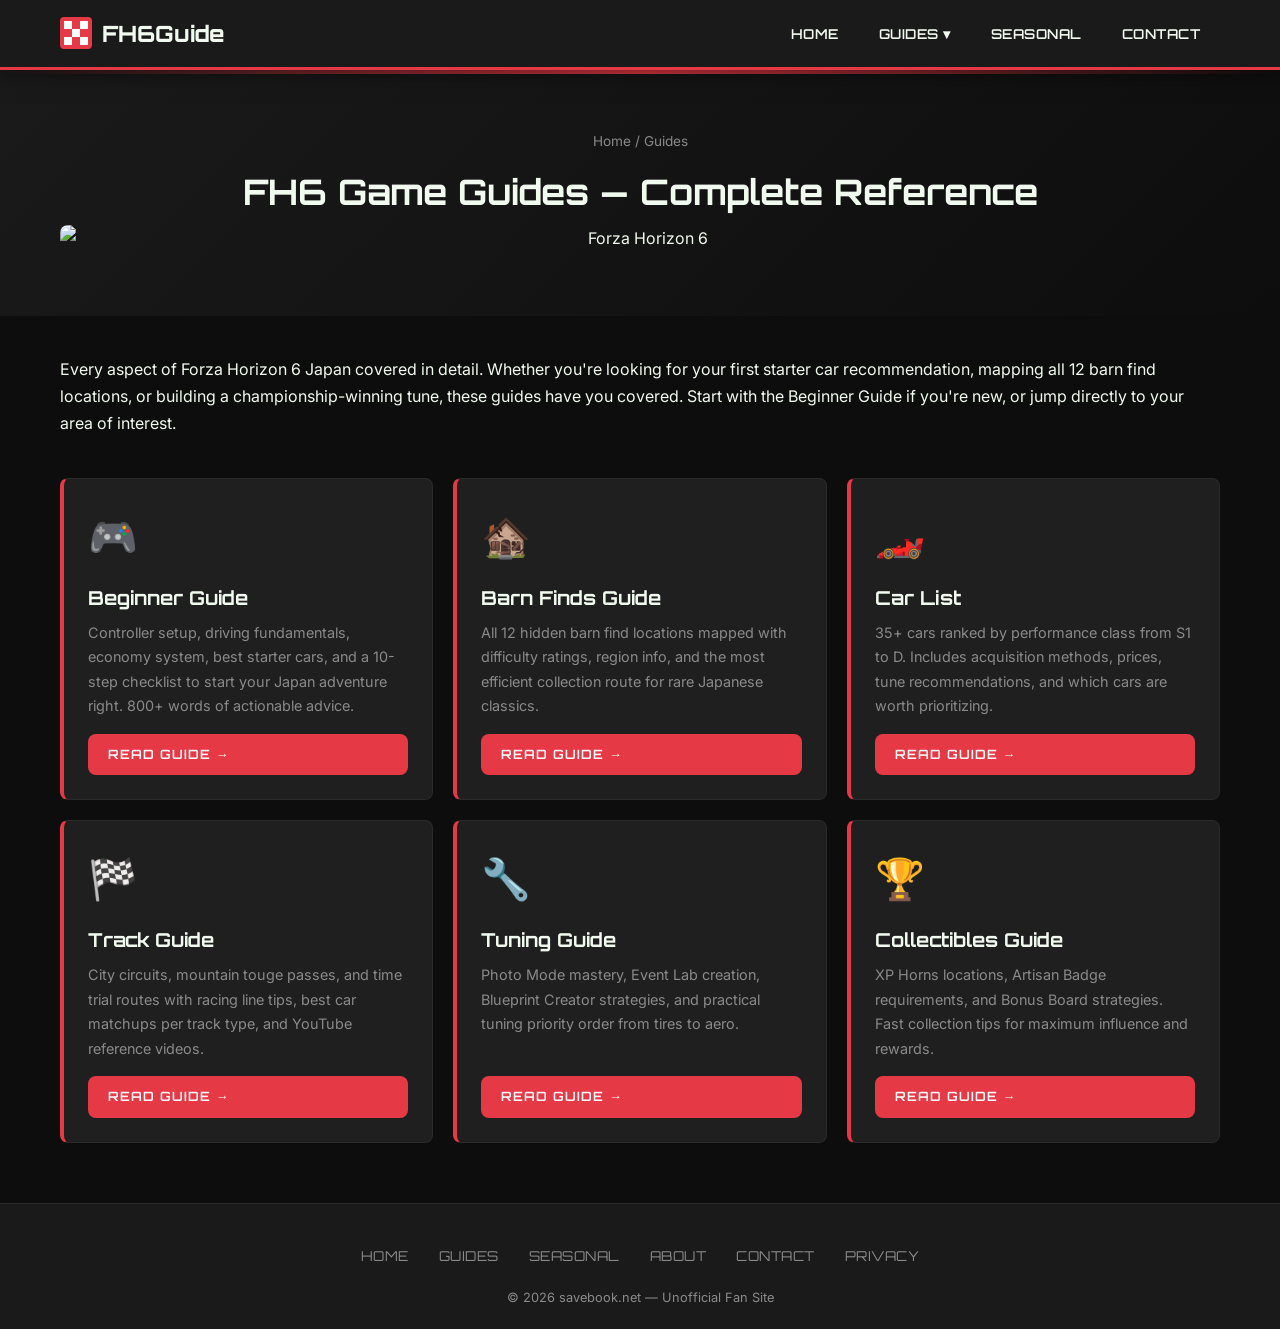
==== commit 36ac7ec5: "footer:统一为 © 2026 savebook.net — Unofficial Fan Site" ====
--- a/pages/guides/index.html
+++ b/pages/guides/index.html
@@ -69,7 +69,7 @@
     </div>
   </div></main>
 
-  <footer class="footer"><div class="container"><div class="footer-links"><a href="../../index.html">Home</a><a href="index.html">Guides</a><a href="../seasonal/index.html">Seasonal</a><a href="../about.html">About</a><a href="../contact.html">Contact</a><a href="../privacy.html">Privacy</a></div><p>© 2026 FH6Guide.net — Unofficial Fan Site</p></div></footer>
+  <footer class="footer"><div class="container"><div class="footer-links"><a href="../../index.html">Home</a><a href="index.html">Guides</a><a href="../seasonal/index.html">Seasonal</a><a href="../about.html">About</a><a href="../contact.html">Contact</a><a href="../privacy.html">Privacy</a></div><p>© 2026 savebook.net — Unofficial Fan Site</p></div></footer>
   <script src="../../js/header.js"></script>
 </body>
 </html>
